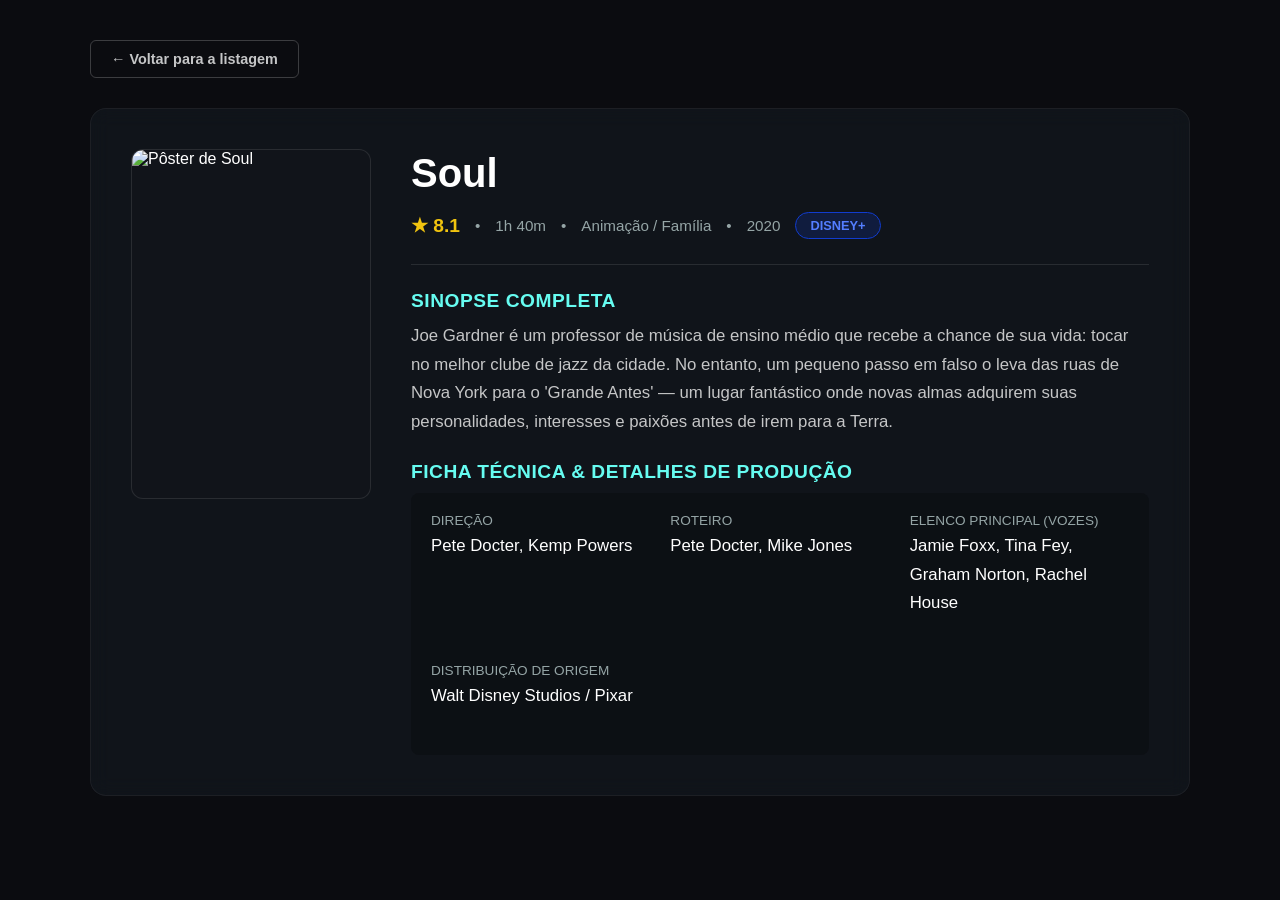
==== detalhe-soul.html @ 780f004d "8" ====
<!DOCTYPE html>
<html lang="pt-BR">
<head>
    <meta charset="UTF-8">
    <meta name="viewport" content="width=device-width, initial-scale=1.0">
    <title>Detalhes da Obra - Soul</title>
    <style>
        * {
            box-sizing: border-box;
            margin: 0;
            padding: 0;
            font-family: 'Segoe UI', Tahoma, Geneva, Verdana, sans-serif;
        }

        body {
            background-color: #0b0c10;
            color: #ffffff;
            padding: 40px 20px;
        }

        .container {
            max-width: 1100px;
            margin: 0 auto;
        }

        /* Botão Voltar */
        .btn-voltar {
            display: inline-flex;
            align-items: center;
            gap: 8px;
            background: transparent;
            border: 1px solid rgba(255, 255, 255, 0.2);
            color: #c5c6c7;
            padding: 10px 20px;
            border-radius: 6px;
            text-decoration: none;
            font-size: 0.9rem;
            font-weight: bold;
            transition: all 0.2s ease;
            margin-bottom: 30px;
        }

        .btn-voltar:hover {
            border-color: #66fcf1;
            color: #66fcf1;
            transform: translateX(-3px);
        }

        /* Layout Principal do Detalhe */
        .detalhe-wrapper {
            display: grid;
            grid-template-columns: 240px 1fr;
            gap: 40px;
            background: rgba(31, 40, 51, 0.3);
            border: 1px solid rgba(255, 255, 255, 0.05);
            backdrop-filter: blur(10px);
            border-radius: 16px;
            padding: 40px;
        }

        /* Poster Ajustado */
        .poster-detalhe {
            background: #11141a;
            border-radius: 12px;
            height: 350px;
            border: 1px solid rgba(255, 255, 255, 0.1);
            overflow: hidden;
        }

        .poster-detalhe img {
            width: 100%;
            height: 100%;
            object-fit: cover;
            display: block;
        }

        /* Informações */
        .info-header h1 {
            font-size: 2.5rem;
            color: #ffffff;
            margin-bottom: 15px;
            line-height: 1.2;
        }

        .meta-detalhe {
            display: flex;
            flex-wrap: wrap;
            gap: 15px;
            font-size: 0.95rem;
            color: #95a5a6;
            align-items: center;
            margin-bottom: 25px;
        }

        .nota-grande {
            color: #f1c40f;
            font-weight: bold;
            font-size: 1.2rem;
        }

        .stream-badge-fixo {
            padding: 5px 14px;
            border-radius: 20px;
            font-size: 0.8rem;
            font-weight: bold;
            text-transform: uppercase;
            border: 1px solid #113CCF;
            background: rgba(17, 60, 207, 0.2);
            color: #547eff;
        }

        .divider {
            height: 1px;
            background: rgba(255, 255, 255, 0.1);
            margin: 25px 0;
        }

        .bloco-texto h3 {
            color: #66fcf1;
            font-size: 1.2rem;
            margin-bottom: 10px;
            text-transform: uppercase;
            letter-spacing: 0.5px;
        }

        .bloco-texto p {
            color: #c5c6c7;
            font-size: 1.05rem;
            line-height: 1.7;
            margin-bottom: 25px;
        }

        /* Ficha Técnica */
        .ficha-tecnica {
            display: grid;
            grid-template-columns: repeat(auto-fit, minmax(200px, 1fr));
            gap: 20px;
            background: rgba(11, 12, 16, 0.5);
            padding: 20px;
            border-radius: 8px;
        }

        .ficha-item span {
            display: block;
            font-size: 0.85rem;
            color: #95a5a6;
            text-transform: uppercase;
            margin-bottom: 4px;
        }

        .ficha-item p {
            color: #ffffff;
            font-weight: 500;
        }

        /* Responsividade */
        @media (max-width: 800px) {
            .detalhe-wrapper {
                grid-template-columns: 1fr;
                gap: 30px;
                padding: 25px;
            }
            .poster-detalhe {
                height: 350px;
                max-width: 240px;
                margin: 0 auto;
            }
            .info-header h1 {
                font-size: 2rem;
            }
        }
    </style>
</head>
<body>

    <div class="container">
        <a href="index.html" class="btn-voltar">
            ← Voltar para a listagem
        </a>

        <main class="detalhe-wrapper">
            <div class="poster-detalhe">
                <img src="https://encrypted-tbn0.gstatic.com/images?q=tbn:ANd9GcT77H7S-l7o3kYvF95_A3-6lA6XjW-R4A7A8-A9G0D1z4F8R7E&s=10" alt="Pôster de Soul">
            </div>

            <div class="info-conteudo">
                <div class="info-header">
                    <h1>Soul</h1>
                    
                    <div class="meta-detalhe">
                        <span class="nota-grande">★ 8.1</span>
                        <span>•</span>
                        <span>1h 40m</span>
                        <span>•</span>
                        <span>Animação / Família</span>
                        <span>•</span>
                        <span>2020</span>
                        <span class="stream-badge-fixo">Disney+</span>
                    </div>
                </div>

                <div class="divider"></div>

                <div class="bloco-texto">
                    <h3>Sinopse Completa</h3>
                    <p>Joe Gardner é um professor de música de ensino médio que recebe a chance de sua vida: tocar no melhor clube de jazz da cidade. No entanto, um pequeno passo em falso o leva das ruas de Nova York para o 'Grande Antes' — um lugar fantástico onde novas almas adquirem suas personalidades, interesses e paixões antes de irem para a Terra.</p>
                </div>

                <div class="bloco-texto">
                    <h3>Ficha Técnica & Detalhes de Produção</h3>
                    <div class="ficha-tecnica">
                        <div class="ficha-item">
                            <span>Direção</span>
                            <p>Pete Docter, Kemp Powers</p>
                        </div>
                        <div class="ficha-item">
                            <span>Roteiro</span>
                            <p>Pete Docter, Mike Jones</p>
                        </div>
                        <div class="ficha-item">
                            <span>Elenco Principal (Vozes)</span>
                            <p>Jamie Foxx, Tina Fey, Graham Norton, Rachel House</p>
                        </div>
                        <div class="ficha-item">
                            <span>Distribuição de Origem</span>
                            <p>Walt Disney Studios / Pixar</p>
                        </div>
                    </div>
                </div>
            </div>
        </main>
    </div>

</body>
</html>
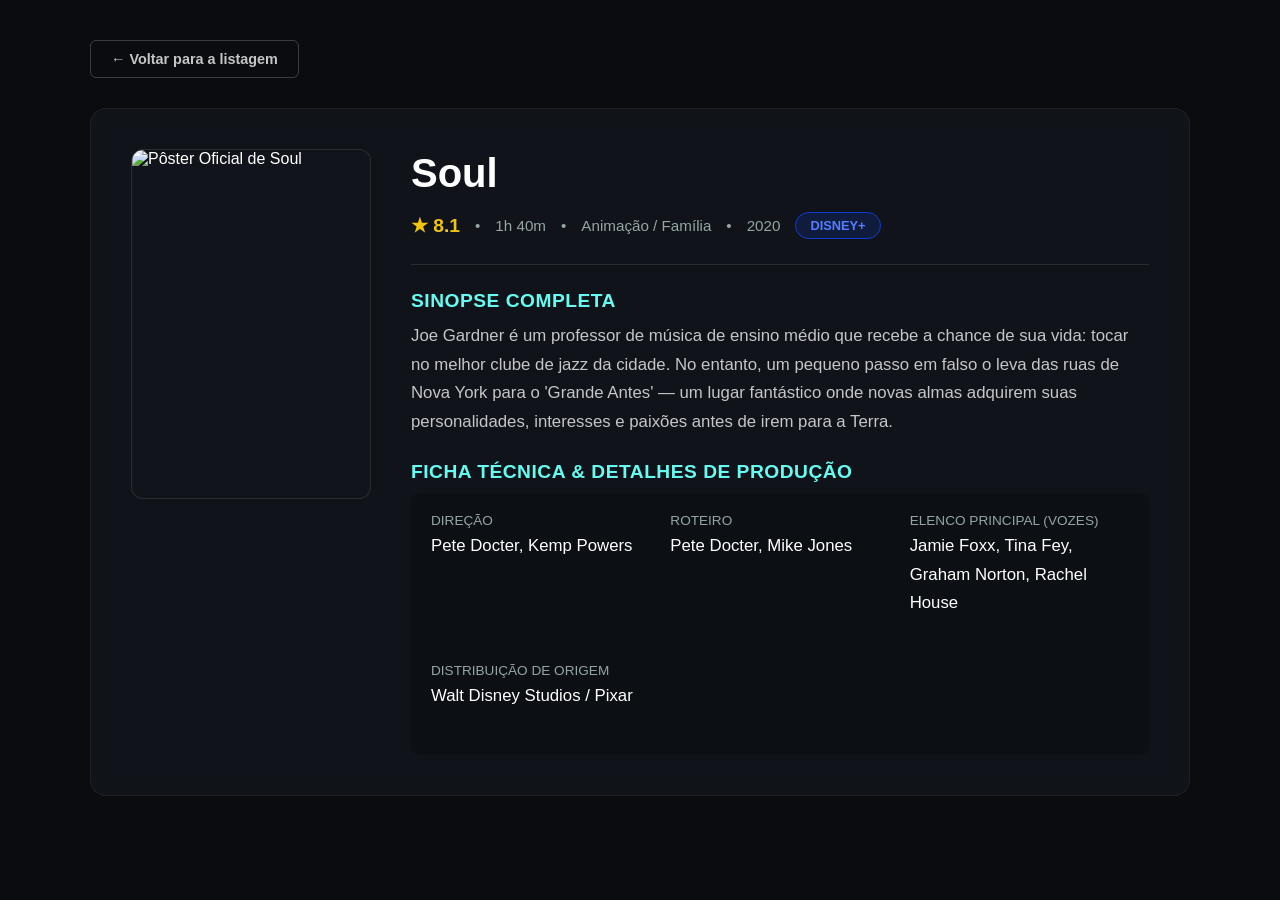
==== commit 53c124af: "3" ====
--- a/detalhe-soul.html
+++ b/detalhe-soul.html
@@ -180,8 +180,8 @@
 
         <main class="detalhe-wrapper">
             <div class="poster-detalhe">
-                <img src="https://encrypted-tbn0.gstatic.com/images?q=tbn:ANd9GcT77H7S-l7o3kYvF95_A3-6lA6XjW-R4A7A8-A9G0D1z4F8R7E&s=10" alt="Pôster de Soul">
-            </div>
+    <img src="https://static.wikia.nocookie.net/pixar/images/4/47/Soul_-_Novo_P%C3%B4ster_Nacional_%282%29.jpg" alt="Pôster Oficial de Soul">
+</div>
 
             <div class="info-conteudo">
                 <div class="info-header">
